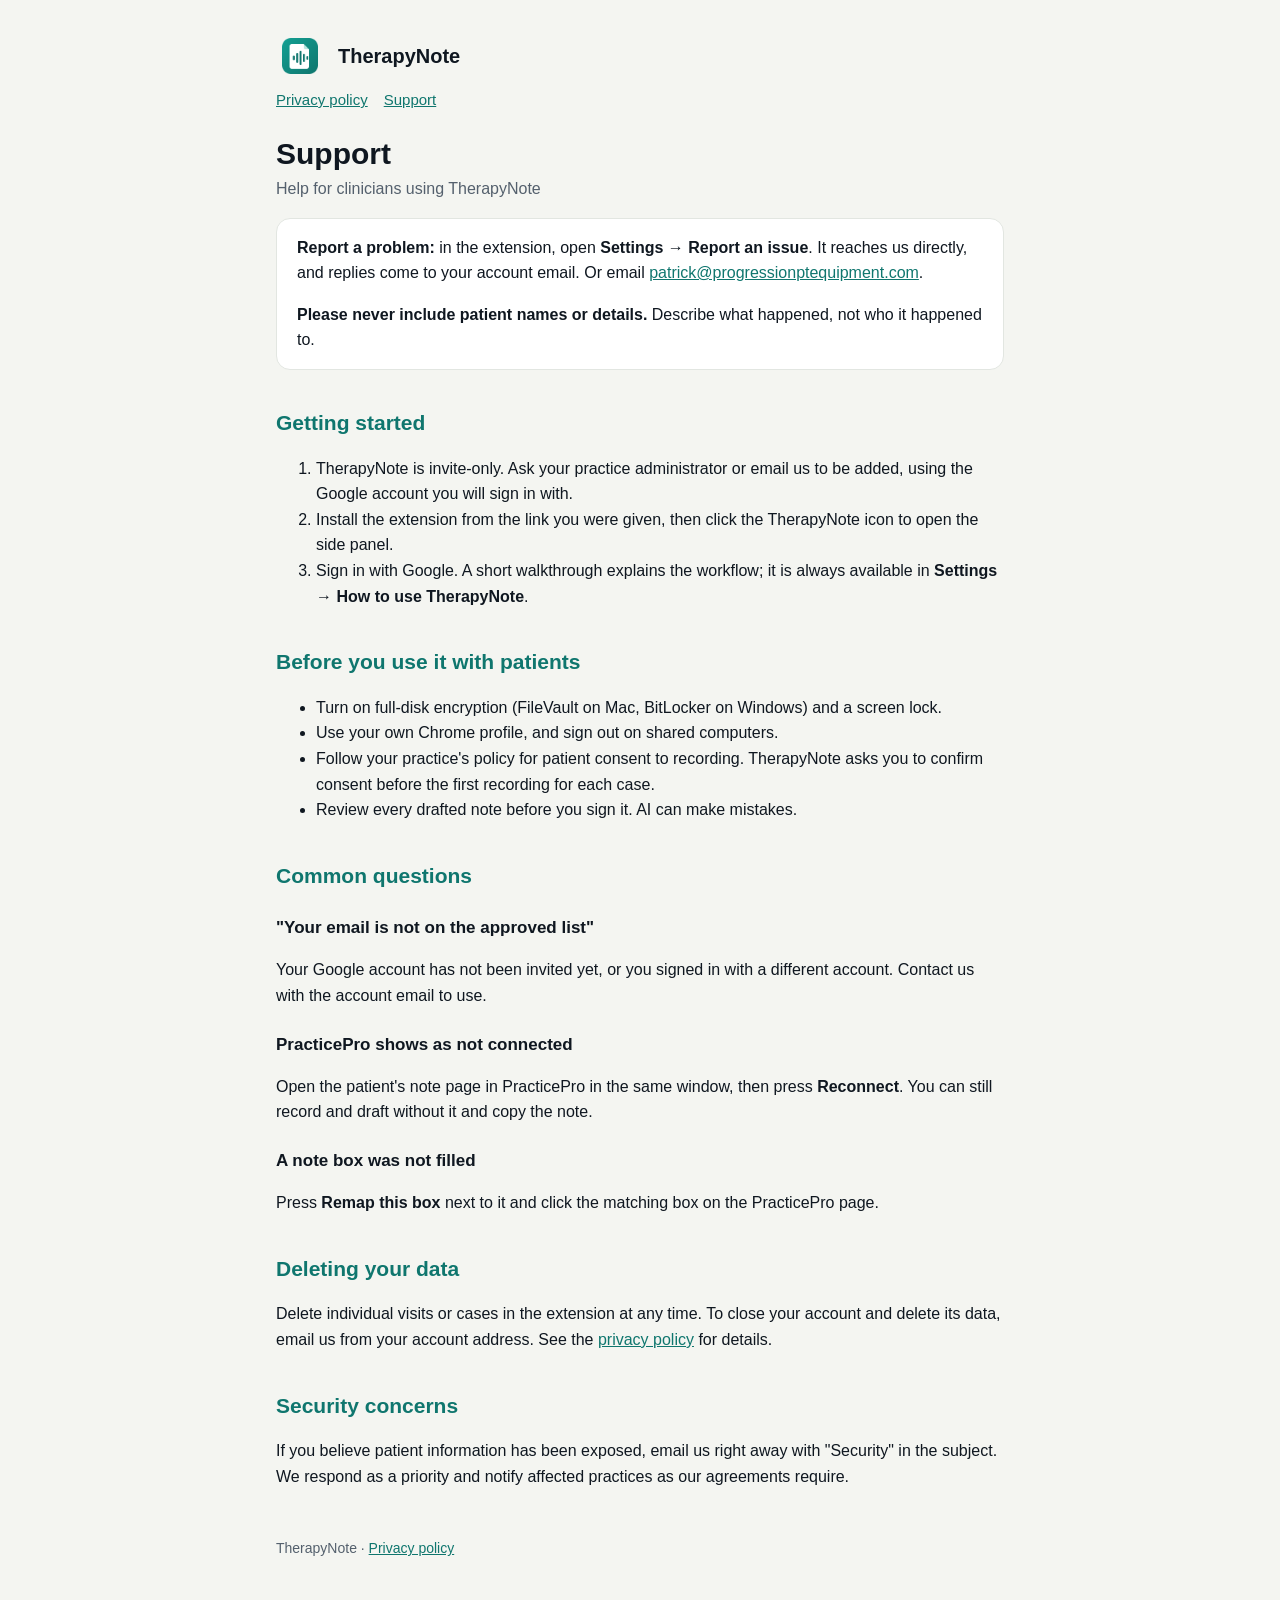
==== support.html @ 8d83c7b3 "Privacy policy and support pages for TherapyNote" ====
<!doctype html>
<html lang="en">
<head>
  <meta charset="utf-8">
  <meta name="viewport" content="width=device-width, initial-scale=1">
  <title>TherapyNote Support</title>
  <meta name="description" content="Getting help with the TherapyNote Chrome extension.">
  <link rel="icon" href="icon.png">
  <link rel="stylesheet" href="style.css">
</head>
<body>
<main>
  <header><img src="icon.png" alt=""><a href="./">TherapyNote</a></header>
  <nav><a href="./">Privacy policy</a><a href="support.html">Support</a></nav>

  <h1>Support</h1>
  <p class="meta">Help for clinicians using TherapyNote</p>

  <div class="card">
    <p><strong>Report a problem:</strong> in the extension, open <strong>Settings → Report an issue</strong>. It reaches us directly, and replies come to your account email. Or email <a href="mailto:patrick@progressionptequipment.com?subject=%5BTherapyNote%20Issue%5D%20Support">patrick@progressionptequipment.com</a>.</p>
    <p><strong>Please never include patient names or details.</strong> Describe what happened, not who it happened to.</p>
  </div>

  <h2>Getting started</h2>
  <ol>
    <li>TherapyNote is invite-only. Ask your practice administrator or email us to be added, using the Google account you will sign in with.</li>
    <li>Install the extension from the link you were given, then click the TherapyNote icon to open the side panel.</li>
    <li>Sign in with Google. A short walkthrough explains the workflow; it is always available in <strong>Settings → How to use TherapyNote</strong>.</li>
  </ol>

  <h2>Before you use it with patients</h2>
  <ul>
    <li>Turn on full-disk encryption (FileVault on Mac, BitLocker on Windows) and a screen lock.</li>
    <li>Use your own Chrome profile, and sign out on shared computers.</li>
    <li>Follow your practice's policy for patient consent to recording. TherapyNote asks you to confirm consent before the first recording for each case.</li>
    <li>Review every drafted note before you sign it. AI can make mistakes.</li>
  </ul>

  <h2>Common questions</h2>
  <h3>"Your email is not on the approved list"</h3>
  <p>Your Google account has not been invited yet, or you signed in with a different account. Contact us with the account email to use.</p>
  <h3>PracticePro shows as not connected</h3>
  <p>Open the patient's note page in PracticePro in the same window, then press <strong>Reconnect</strong>. You can still record and draft without it and copy the note.</p>
  <h3>A note box was not filled</h3>
  <p>Press <strong>Remap this box</strong> next to it and click the matching box on the PracticePro page.</p>

  <h2>Deleting your data</h2>
  <p>Delete individual visits or cases in the extension at any time. To close your account and delete its data, email us from your account address. See the <a href="./">privacy policy</a> for details.</p>

  <h2>Security concerns</h2>
  <p>If you believe patient information has been exposed, email us right away with "Security" in the subject. We respond as a priority and notify affected practices as our agreements require.</p>

  <footer>TherapyNote · <a href="./">Privacy policy</a></footer>
</main>
</body>
</html>
---- style.css ----
:root {
  --ink: #0f1720;
  --muted: #54606d;
  --teal: #0f766e;
  --bg: #f4f5f1;
  --card: #ffffff;
  --line: #e2e6e1;
  color-scheme: light;
}
@media (prefers-color-scheme: dark) {
  :root:not([data-theme="light"]) {
    --ink: #e8ecea;
    --muted: #a4b0ad;
    --teal: #5cc7b8;
    --bg: #111716;
    --card: #182120;
    --line: #2a3533;
    color-scheme: dark;
  }
}
* { box-sizing: border-box; }
body {
  margin: 0;
  background: var(--bg);
  color: var(--ink);
  font: 16px/1.6 -apple-system, BlinkMacSystemFont, "Segoe UI", Roboto, Arial, sans-serif;
}
main { max-width: 760px; margin: 0 auto; padding: 32px 16px 64px; }
header { display: flex; align-items: center; gap: 14px; margin-bottom: 8px; }
header img { width: 48px; height: 48px; }
header a { color: inherit; text-decoration: none; font-weight: 700; font-size: 20px; }
nav { margin: 0 0 24px; font-size: 15px; }
nav a { color: var(--teal); margin-right: 16px; }
h1 { font-size: 30px; line-height: 1.2; margin: 24px 0 4px; }
h2 { font-size: 21px; margin: 36px 0 8px; color: var(--teal); }
h3 { font-size: 17px; margin: 22px 0 6px; }
p, li { color: var(--ink); }
.meta { color: var(--muted); margin-top: 0; }
.card { background: var(--card); border: 1px solid var(--line); border-radius: 14px; padding: 16px 20px; margin: 16px 0; }
.card p:first-child { margin-top: 0; }
.card p:last-child { margin-bottom: 0; }
table { width: 100%; border-collapse: collapse; font-size: 15px; margin: 12px 0; display: block; overflow-x: auto; }
th, td { text-align: left; vertical-align: top; padding: 10px 12px; border-bottom: 1px solid var(--line); }
th { background: var(--card); }
a { color: var(--teal); }
footer { margin-top: 48px; color: var(--muted); font-size: 14px; }
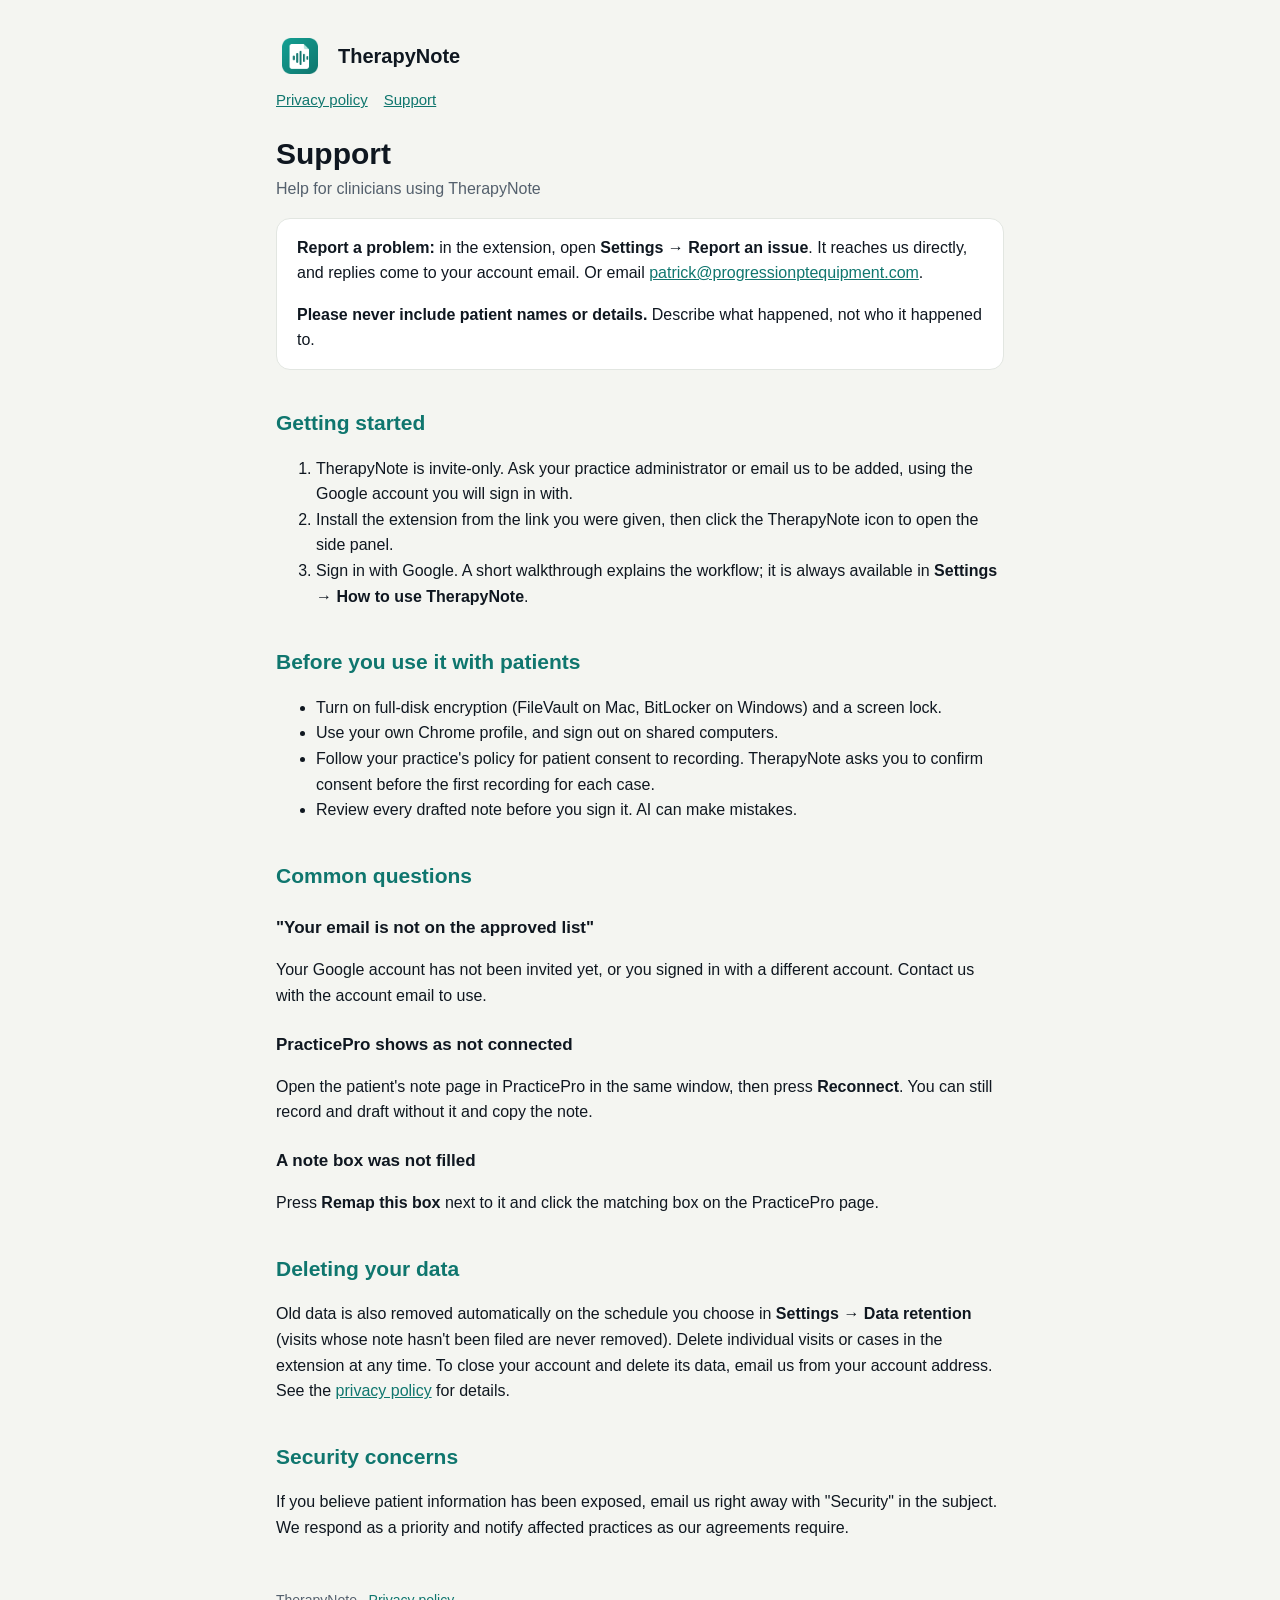
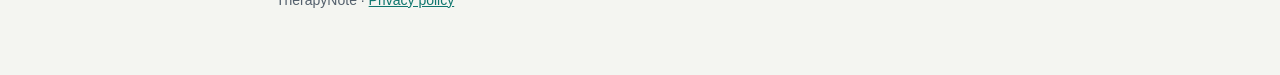
==== commit eb5218b9: "Describe automatic data retention" ====
--- a/support.html
+++ b/support.html
@@ -45,7 +45,7 @@
   <p>Press <strong>Remap this box</strong> next to it and click the matching box on the PracticePro page.</p>
 
   <h2>Deleting your data</h2>
-  <p>Delete individual visits or cases in the extension at any time. To close your account and delete its data, email us from your account address. See the <a href="./">privacy policy</a> for details.</p>
+  <p>Old data is also removed automatically on the schedule you choose in <strong>Settings → Data retention</strong> (visits whose note hasn't been filed are never removed). Delete individual visits or cases in the extension at any time. To close your account and delete its data, email us from your account address. See the <a href="./">privacy policy</a> for details.</p>
 
   <h2>Security concerns</h2>
   <p>If you believe patient information has been exposed, email us right away with "Security" in the subject. We respond as a priority and notify affected practices as our agreements require.</p>
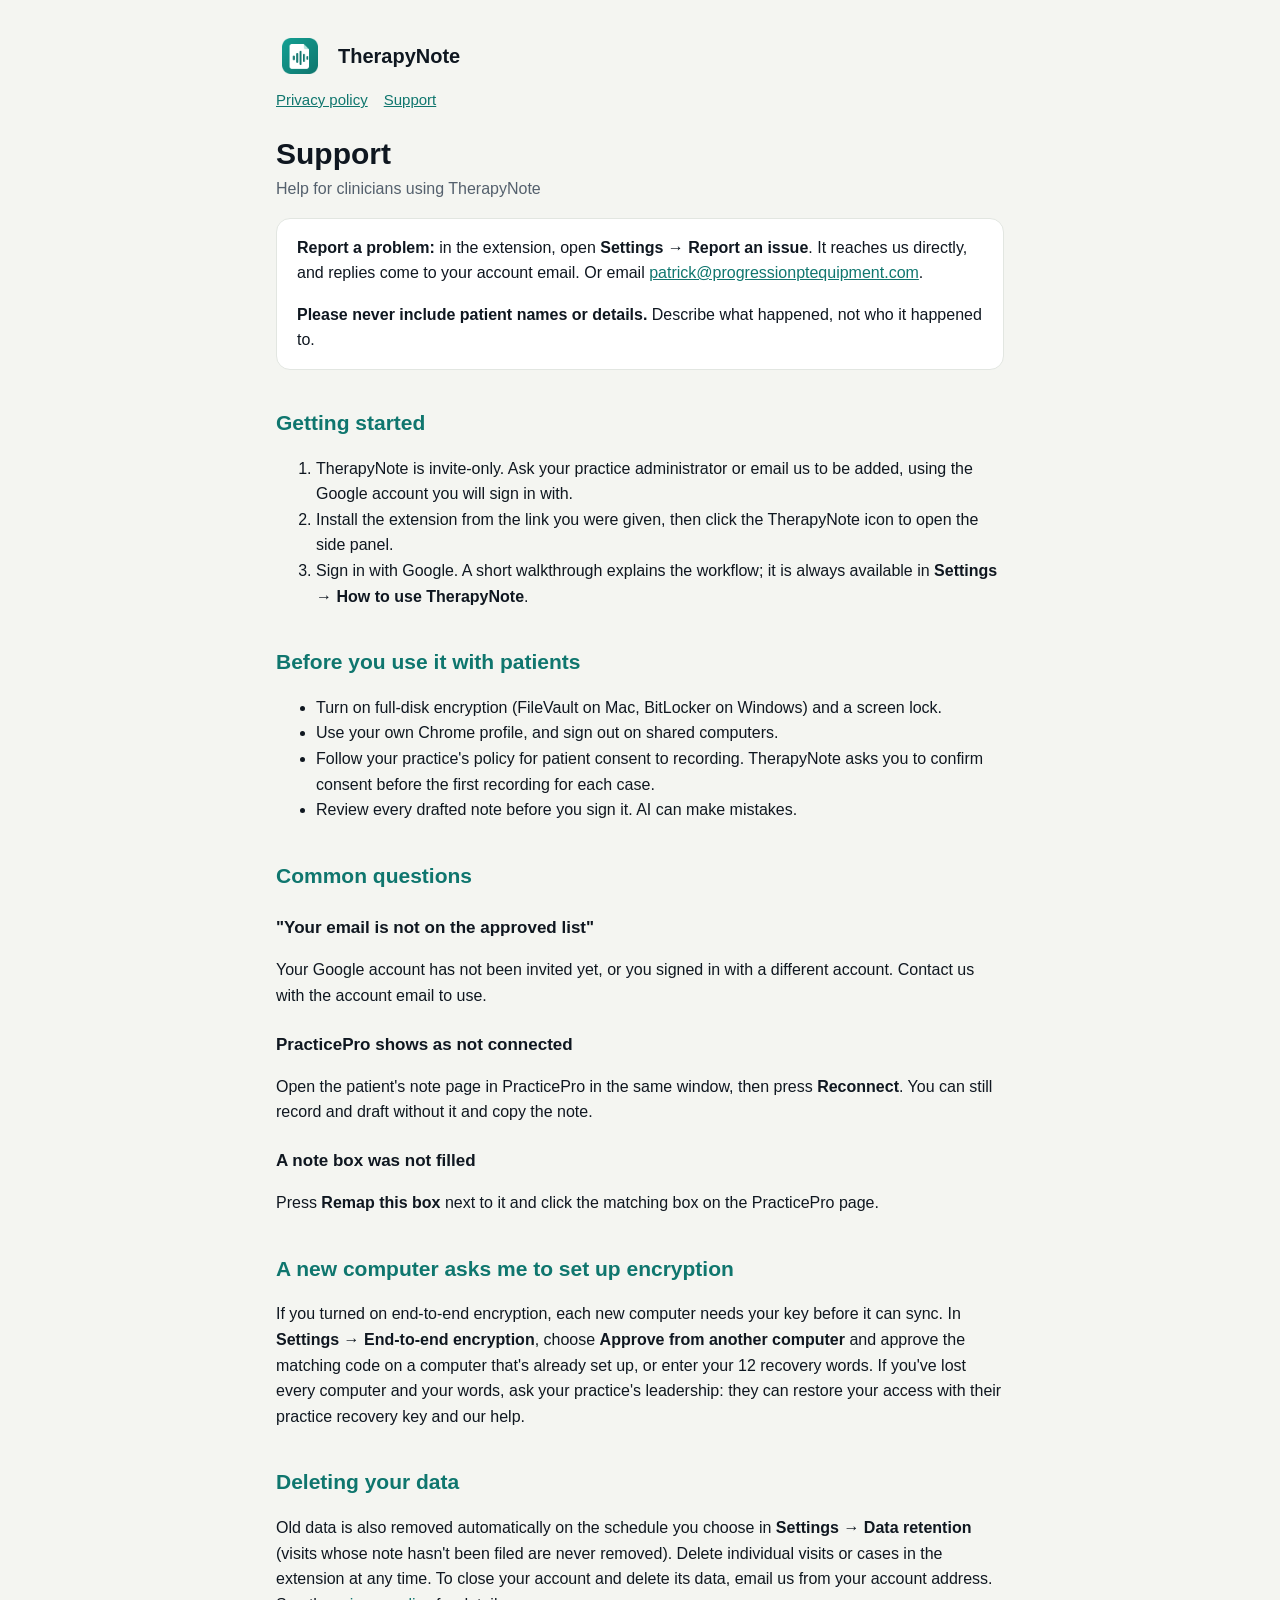
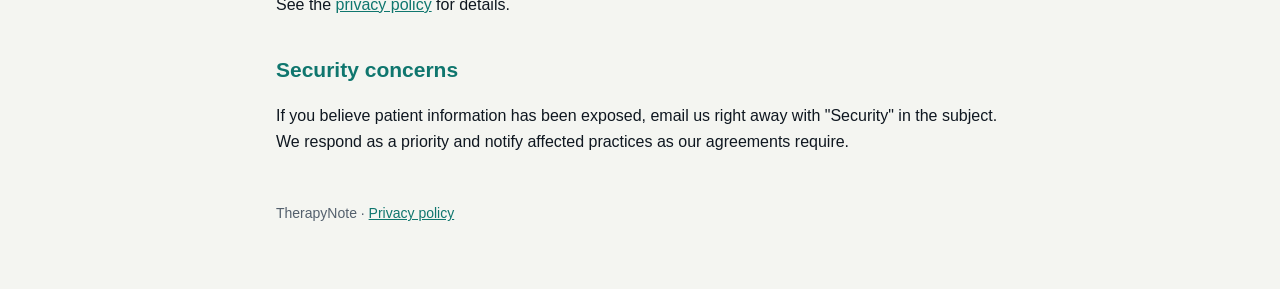
==== commit 1936a329: "Add practice membership and optional end-to-end encryption Co-Authored-By: Claude Opus 5.5 <noreply@" ====
--- a/support.html
+++ b/support.html
@@ -44,6 +44,9 @@
   <h3>A note box was not filled</h3>
   <p>Press <strong>Remap this box</strong> next to it and click the matching box on the PracticePro page.</p>
 
+  <h2>A new computer asks me to set up encryption</h2>
+  <p>If you turned on end-to-end encryption, each new computer needs your key before it can sync. In <strong>Settings → End-to-end encryption</strong>, choose <strong>Approve from another computer</strong> and approve the matching code on a computer that's already set up, or enter your 12 recovery words. If you've lost every computer and your words, ask your practice's leadership: they can restore your access with their practice recovery key and our help.</p>
+
   <h2>Deleting your data</h2>
   <p>Old data is also removed automatically on the schedule you choose in <strong>Settings → Data retention</strong> (visits whose note hasn't been filed are never removed). Delete individual visits or cases in the extension at any time. To close your account and delete its data, email us from your account address. See the <a href="./">privacy policy</a> for details.</p>
 
